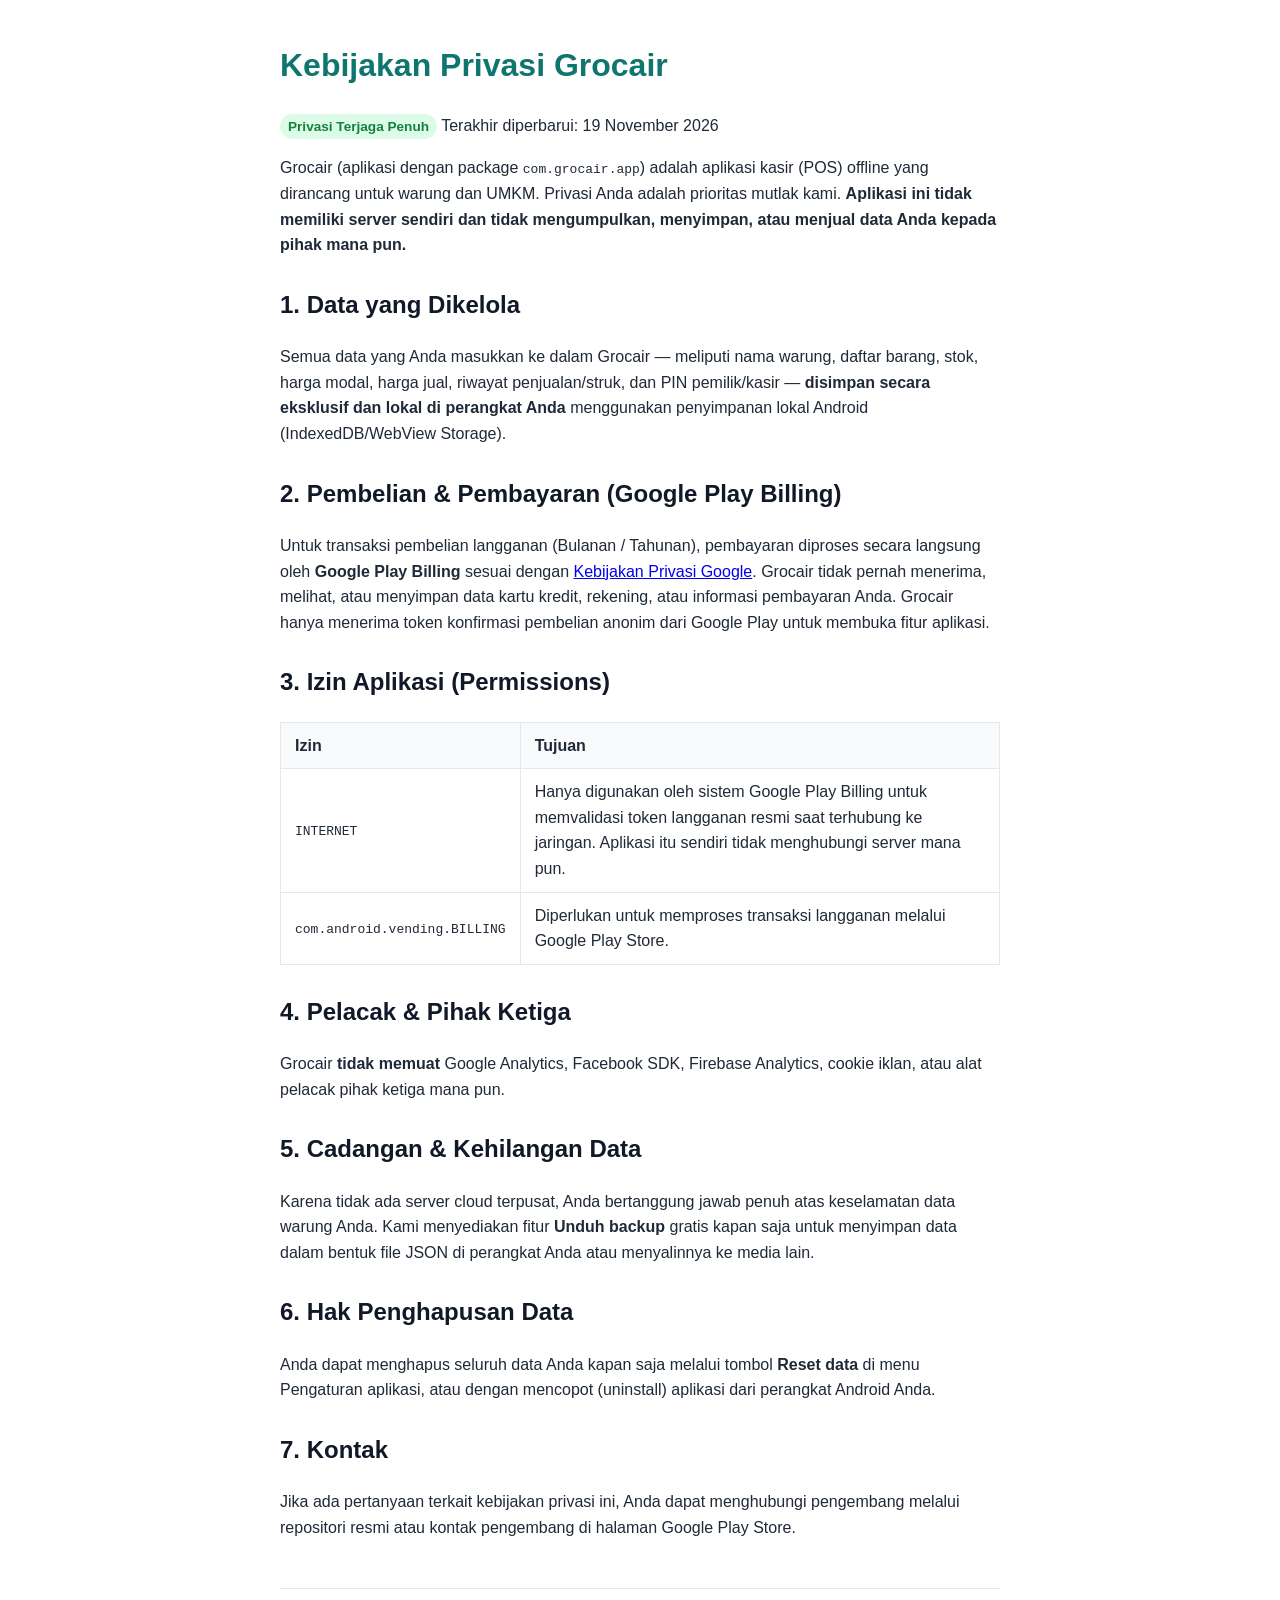
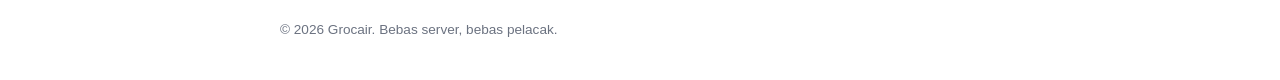
==== index.html @ 7da9e36c "docs: publish Grocair privacy policy" ====
<!doctype html>
<html lang="id">
<head>
  <meta charset="utf-8" />
  <meta name="viewport" content="width=device-width, initial-scale=1" />
  <title>Kebijakan Privasi — Grocair</title>
  <style>
    body { font-family: -apple-system, BlinkMacSystemFont, "Segoe UI", Roboto, sans-serif; line-height: 1.6; max-width: 720px; margin: 40px auto; padding: 0 20px; color: #1f2937; }
    h1 { color: #0f766e; }
    h2 { margin-top: 28px; color: #111827; }
    table { width: 100%; border-collapse: collapse; margin: 16px 0; }
    th, td { border: 1px solid #e5e7eb; padding: 10px 14px; text-align: left; }
    th { background: #f9fafb; }
    .badge { display: inline-block; background: #dcfce7; color: #15803d; padding: 2px 8px; border-radius: 999px; font-size: 0.85rem; font-weight: 600; }
    footer { margin-top: 48px; padding-top: 16px; border-top: 1px solid #e5e7eb; font-size: 0.85rem; color: #6b7280; }
  </style>
</head>
<body>
  <h1>Kebijakan Privasi Grocair</h1>
  <p><span class="badge">Privasi Terjaga Penuh</span> Terakhir diperbarui: 19 November 2026</p>

  <p>Grocair (aplikasi dengan package <code>com.grocair.app</code>) adalah aplikasi kasir (POS) offline yang dirancang untuk warung dan UMKM. Privasi Anda adalah prioritas mutlak kami. <strong>Aplikasi ini tidak memiliki server sendiri dan tidak mengumpulkan, menyimpan, atau menjual data Anda kepada pihak mana pun.</strong></p>

  <h2>1. Data yang Dikelola</h2>
  <p>Semua data yang Anda masukkan ke dalam Grocair — meliputi nama warung, daftar barang, stok, harga modal, harga jual, riwayat penjualan/struk, dan PIN pemilik/kasir — <strong>disimpan secara eksklusif dan lokal di perangkat Anda</strong> menggunakan penyimpanan lokal Android (IndexedDB/WebView Storage).</p>

  <h2>2. Pembelian &amp; Pembayaran (Google Play Billing)</h2>
  <p>Untuk transaksi pembelian langganan (Bulanan / Tahunan), pembayaran diproses secara langsung oleh <strong>Google Play Billing</strong> sesuai dengan <a href="https://policies.google.com/privacy" target="_blank" rel="noopener">Kebijakan Privasi Google</a>. Grocair tidak pernah menerima, melihat, atau menyimpan data kartu kredit, rekening, atau informasi pembayaran Anda. Grocair hanya menerima token konfirmasi pembelian anonim dari Google Play untuk membuka fitur aplikasi.</p>

  <h2>3. Izin Aplikasi (Permissions)</h2>
  <table>
    <thead><tr><th>Izin</th><th>Tujuan</th></tr></thead>
    <tbody>
      <tr>
        <td><code>INTERNET</code></td>
        <td>Hanya digunakan oleh sistem Google Play Billing untuk memvalidasi token langganan resmi saat terhubung ke jaringan. Aplikasi itu sendiri tidak menghubungi server mana pun.</td>
      </tr>
      <tr>
        <td><code>com.android.vending.BILLING</code></td>
        <td>Diperlukan untuk memproses transaksi langganan melalui Google Play Store.</td>
      </tr>
    </tbody>
  </table>

  <h2>4. Pelacak &amp; Pihak Ketiga</h2>
  <p>Grocair <strong>tidak memuat</strong> Google Analytics, Facebook SDK, Firebase Analytics, cookie iklan, atau alat pelacak pihak ketiga mana pun.</p>

  <h2>5. Cadangan &amp; Kehilangan Data</h2>
  <p>Karena tidak ada server cloud terpusat, Anda bertanggung jawab penuh atas keselamatan data warung Anda. Kami menyediakan fitur <strong>Unduh backup</strong> gratis kapan saja untuk menyimpan data dalam bentuk file JSON di perangkat Anda atau menyalinnya ke media lain.</p>

  <h2>6. Hak Penghapusan Data</h2>
  <p>Anda dapat menghapus seluruh data Anda kapan saja melalui tombol <strong>Reset data</strong> di menu Pengaturan aplikasi, atau dengan mencopot (uninstall) aplikasi dari perangkat Android Anda.</p>

  <h2>7. Kontak</h2>
  <p>Jika ada pertanyaan terkait kebijakan privasi ini, Anda dapat menghubungi pengembang melalui repositori resmi atau kontak pengembang di halaman Google Play Store.</p>

  <footer>
    <p>&copy; 2026 Grocair. Bebas server, bebas pelacak.</p>
  </footer>
</body>
</html>
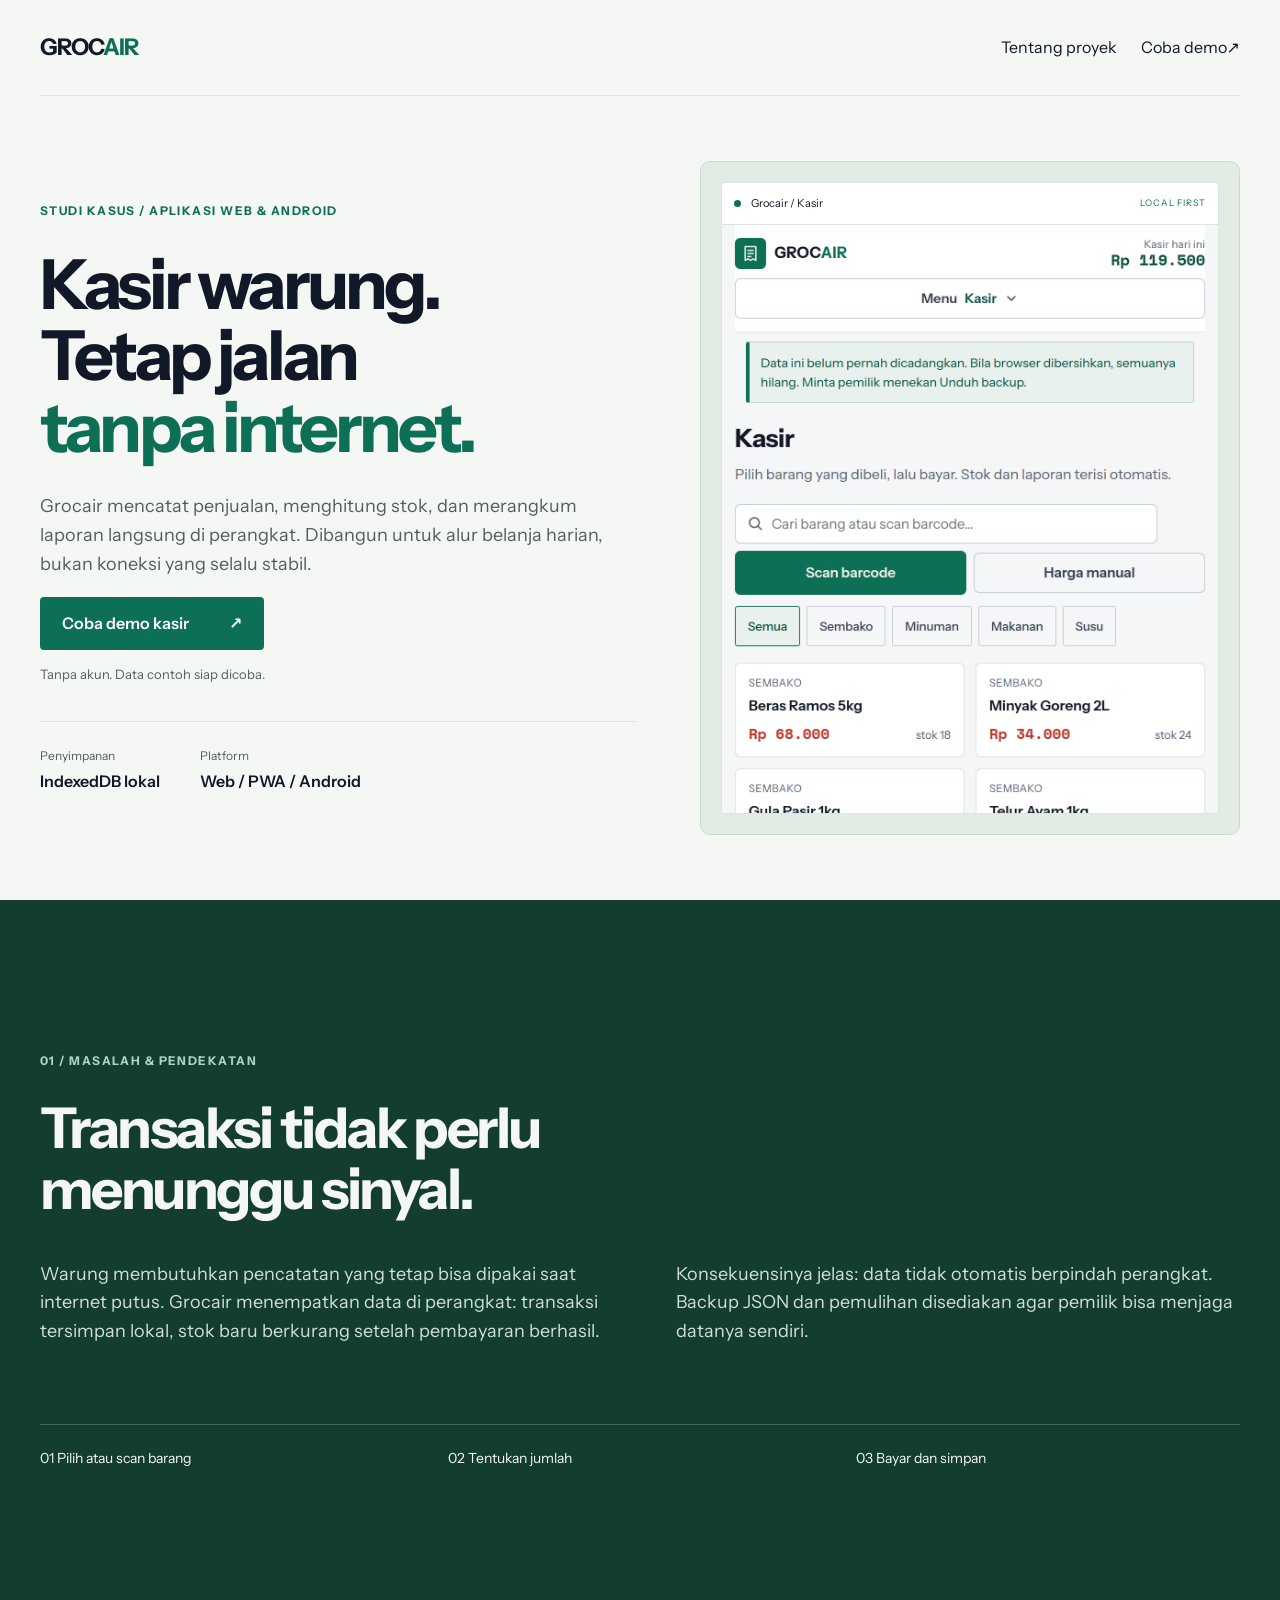
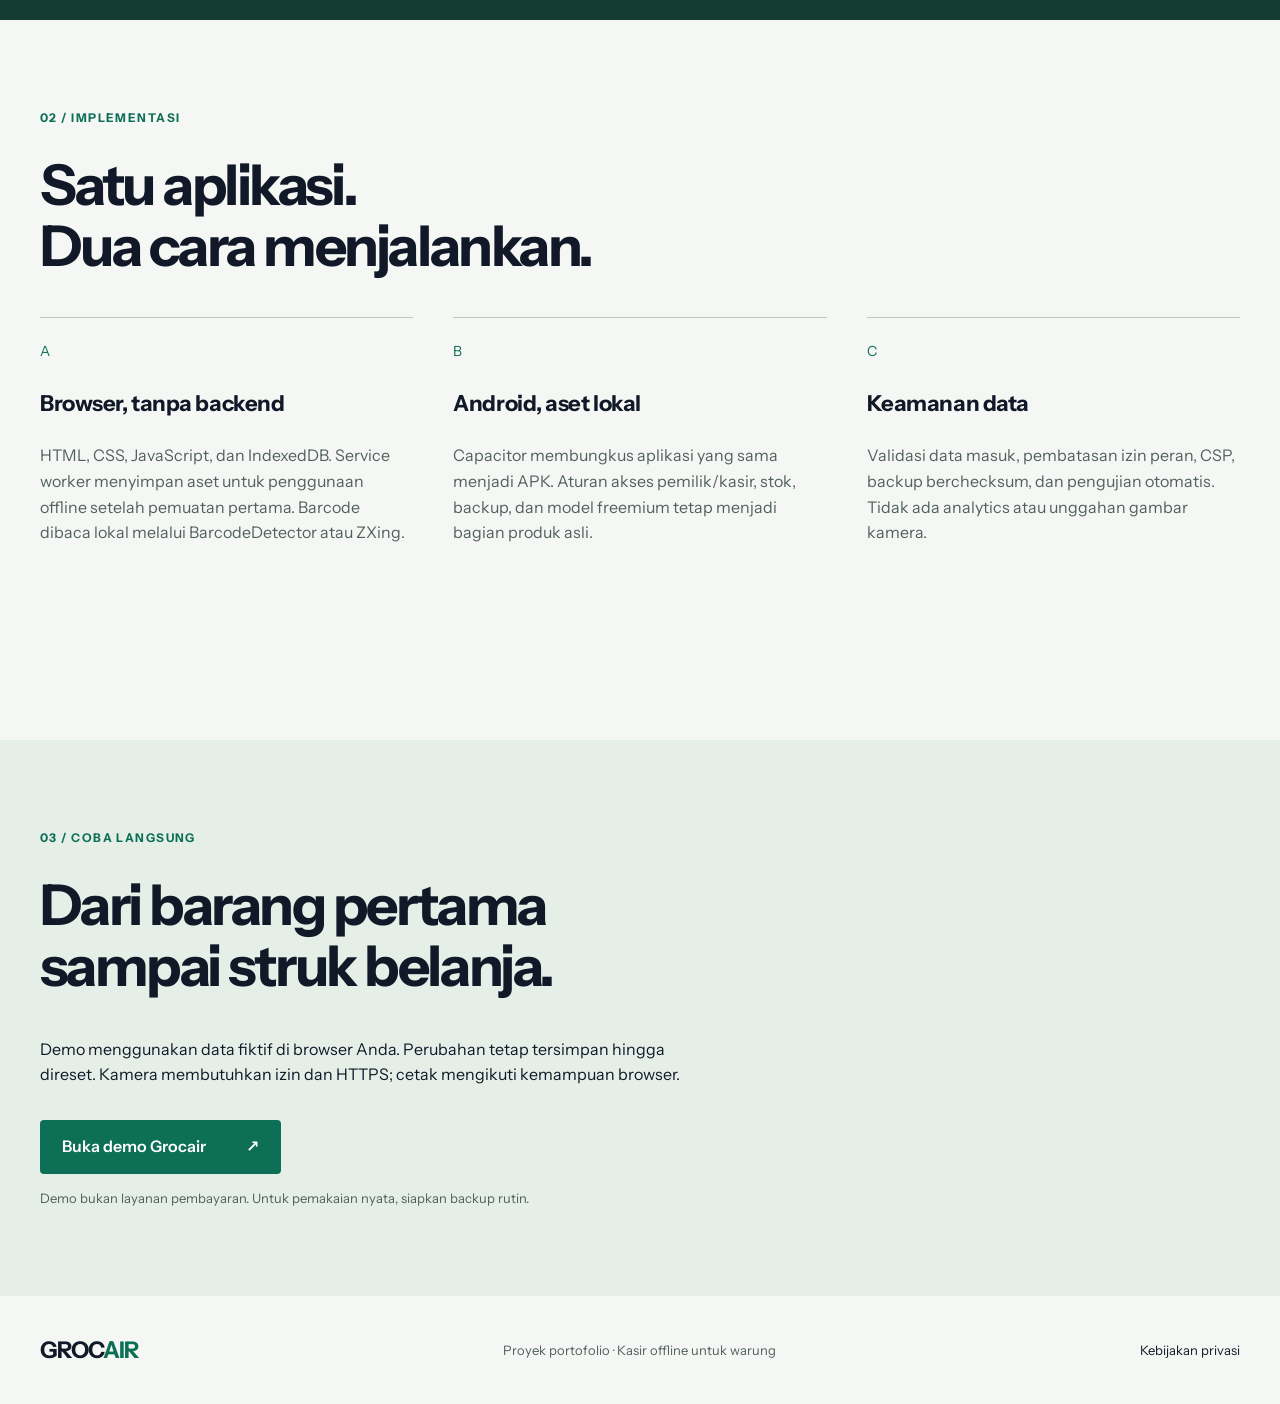
==== commit 6bab6ed4: "feat: publish Grocair portfolio and isolated web demo" ====
--- a/index.html
+++ b/index.html
@@ -1,61 +1,24 @@
 <!doctype html>
-<html lang="id">
+<html lang="id" data-type="software">
 <head>
-  <meta charset="utf-8" />
-  <meta name="viewport" content="width=device-width, initial-scale=1" />
-  <title>Kebijakan Privasi — Grocair</title>
-  <style>
-    body { font-family: -apple-system, BlinkMacSystemFont, "Segoe UI", Roboto, sans-serif; line-height: 1.6; max-width: 720px; margin: 40px auto; padding: 0 20px; color: #1f2937; }
-    h1 { color: #0f766e; }
-    h2 { margin-top: 28px; color: #111827; }
-    table { width: 100%; border-collapse: collapse; margin: 16px 0; }
-    th, td { border: 1px solid #e5e7eb; padding: 10px 14px; text-align: left; }
-    th { background: #f9fafb; }
-    .badge { display: inline-block; background: #dcfce7; color: #15803d; padding: 2px 8px; border-radius: 999px; font-size: 0.85rem; font-weight: 600; }
-    footer { margin-top: 48px; padding-top: 16px; border-top: 1px solid #e5e7eb; font-size: 0.85rem; color: #6b7280; }
-  </style>
+<meta charset="utf-8"><meta name="viewport" content="width=device-width,initial-scale=1">
+<title>Grocair — Studi kasus aplikasi kasir offline</title>
+<meta name="description" content="Proyek aplikasi kasir untuk warung: transaksi, stok, laporan, dan pemindai barcode lokal. Coba demo Grocair langsung di browser.">
+<meta name="page-type" content="software"><meta name="site-kind" content="software">
+<meta name="theme-color" content="#0e6f57"><meta property="og:title" content="Grocair — Kasir warung, tetap jalan tanpa internet"><meta property="og:description" content="Studi kasus pengembangan POS offline dengan JavaScript, IndexedDB, dan Capacitor."><meta property="og:type" content="website"><meta property="og:image" content="/screens/kasir.png">
+<link rel="icon" href="icon.png"><link rel="stylesheet" href="fonts.css"><link rel="stylesheet" href="site.css">
 </head>
 <body>
-  <h1>Kebijakan Privasi Grocair</h1>
-  <p><span class="badge">Privasi Terjaga Penuh</span> Terakhir diperbarui: 19 November 2026</p>
-
-  <p>Grocair (aplikasi dengan package <code>com.grocair.app</code>) adalah aplikasi kasir (POS) offline yang dirancang untuk warung dan UMKM. Privasi Anda adalah prioritas mutlak kami. <strong>Aplikasi ini tidak memiliki server sendiri dan tidak mengumpulkan, menyimpan, atau menjual data Anda kepada pihak mana pun.</strong></p>
-
-  <h2>1. Data yang Dikelola</h2>
-  <p>Semua data yang Anda masukkan ke dalam Grocair — meliputi nama warung, daftar barang, stok, harga modal, harga jual, riwayat penjualan/struk, dan PIN pemilik/kasir — <strong>disimpan secara eksklusif dan lokal di perangkat Anda</strong> menggunakan penyimpanan lokal Android (IndexedDB/WebView Storage).</p>
-
-  <h2>2. Pembelian &amp; Pembayaran (Google Play Billing)</h2>
-  <p>Untuk transaksi pembelian langganan (Bulanan / Tahunan), pembayaran diproses secara langsung oleh <strong>Google Play Billing</strong> sesuai dengan <a href="https://policies.google.com/privacy" target="_blank" rel="noopener">Kebijakan Privasi Google</a>. Grocair tidak pernah menerima, melihat, atau menyimpan data kartu kredit, rekening, atau informasi pembayaran Anda. Grocair hanya menerima token konfirmasi pembelian anonim dari Google Play untuk membuka fitur aplikasi.</p>
-
-  <h2>3. Izin Aplikasi (Permissions)</h2>
-  <table>
-    <thead><tr><th>Izin</th><th>Tujuan</th></tr></thead>
-    <tbody>
-      <tr>
-        <td><code>INTERNET</code></td>
-        <td>Hanya digunakan oleh sistem Google Play Billing untuk memvalidasi token langganan resmi saat terhubung ke jaringan. Aplikasi itu sendiri tidak menghubungi server mana pun.</td>
-      </tr>
-      <tr>
-        <td><code>com.android.vending.BILLING</code></td>
-        <td>Diperlukan untuk memproses transaksi langganan melalui Google Play Store.</td>
-      </tr>
-    </tbody>
-  </table>
-
-  <h2>4. Pelacak &amp; Pihak Ketiga</h2>
-  <p>Grocair <strong>tidak memuat</strong> Google Analytics, Facebook SDK, Firebase Analytics, cookie iklan, atau alat pelacak pihak ketiga mana pun.</p>
-
-  <h2>5. Cadangan &amp; Kehilangan Data</h2>
-  <p>Karena tidak ada server cloud terpusat, Anda bertanggung jawab penuh atas keselamatan data warung Anda. Kami menyediakan fitur <strong>Unduh backup</strong> gratis kapan saja untuk menyimpan data dalam bentuk file JSON di perangkat Anda atau menyalinnya ke media lain.</p>
-
-  <h2>6. Hak Penghapusan Data</h2>
-  <p>Anda dapat menghapus seluruh data Anda kapan saja melalui tombol <strong>Reset data</strong> di menu Pengaturan aplikasi, atau dengan mencopot (uninstall) aplikasi dari perangkat Android Anda.</p>
-
-  <h2>7. Kontak</h2>
-  <p>Jika ada pertanyaan terkait kebijakan privasi ini, Anda dapat menghubungi pengembang melalui repositori resmi atau kontak pengembang di halaman Google Play Store.</p>
-
-  <footer>
-    <p>&copy; 2026 Grocair. Bebas server, bebas pelacak.</p>
-  </footer>
-</body>
-</html>
+<a class="skip" href="#main">Lewati navigasi</a>
+<header class="wrap"><a class="wordmark" href="./" aria-label="Grocair beranda">GROC<span>AIR</span></a><nav aria-label="Navigasi proyek"><a href="#proyek">Tentang proyek</a><a href="demo/">Coba demo <span aria-hidden="true">↗</span></a></nav></header>
+<main id="main">
+<section class="hero wrap" aria-labelledby="title">
+<div class="intro"><p class="eyebrow">STUDI KASUS / APLIKASI WEB & ANDROID</p><h1 id="title">Kasir warung.<br>Tetap jalan<br><em>tanpa internet.</em></h1><p class="lead">Grocair mencatat penjualan, menghitung stok, dan merangkum laporan langsung di perangkat. Dibangun untuk alur belanja harian, bukan koneksi yang selalu stabil.</p><a class="primary" href="demo/">Coba demo kasir <span aria-hidden="true">↗</span></a><p class="note">Tanpa akun. Data contoh siap dicoba.</p><dl class="facts"><div><dt>Penyimpanan</dt><dd>IndexedDB lokal</dd></div><div><dt>Platform</dt><dd>Web / PWA / Android</dd></div></dl></div>
+<div class="product"><div class="window"><span class="dot"></span><span>Grocair / Kasir</span><span class="local">LOCAL FIRST</span></div><div class="screen"><img src="screens/kasir.png" width="1080" height="1920" alt="Antarmuka Grocair dengan pencarian barang, scan barcode, stok, keranjang, dan tombol bayar" fetchpriority="high"></div></div>
+</section>
+<section class="case" id="proyek"><div class="wrap"><p class="eyebrow">01 / MASALAH & PENDEKATAN</p><h2>Transaksi tidak perlu<br>menunggu sinyal.</h2><div class="columns"><p>Warung membutuhkan pencatatan yang tetap bisa dipakai saat internet putus. Grocair menempatkan data di perangkat: transaksi tersimpan lokal, stok baru berkurang setelah pembayaran berhasil.</p><p>Konsekuensinya jelas: data tidak otomatis berpindah perangkat. Backup JSON dan pemulihan disediakan agar pemilik bisa menjaga datanya sendiri.</p></div><div class="flow" aria-label="Alur transaksi"><span>01 Pilih atau scan barang</span><span>02 Tentukan jumlah</span><span>03 Bayar dan simpan</span></div></div></section>
+<section class="engineering wrap"><p class="eyebrow">02 / IMPLEMENTASI</p><h2>Satu aplikasi.<br>Dua cara menjalankan.</h2><div class="details"><article><span class="number">A</span><h3>Browser, tanpa backend</h3><p>HTML, CSS, JavaScript, dan IndexedDB. Service worker menyimpan aset untuk penggunaan offline setelah pemuatan pertama. Barcode dibaca lokal melalui BarcodeDetector atau ZXing.</p></article><article><span class="number">B</span><h3>Android, aset lokal</h3><p>Capacitor membungkus aplikasi yang sama menjadi APK. Aturan akses pemilik/kasir, stok, backup, dan model freemium tetap menjadi bagian produk asli.</p></article><article><span class="number">C</span><h3>Keamanan data</h3><p>Validasi data masuk, pembatasan izin peran, CSP, backup berchecksum, dan pengujian otomatis. Tidak ada analytics atau unggahan gambar kamera.</p></article></div></section>
+<section class="try"><div class="wrap"><p class="eyebrow">03 / COBA LANGSUNG</p><h2>Dari barang pertama<br>sampai struk belanja.</h2><p>Demo menggunakan data fiktif di browser Anda. Perubahan tetap tersimpan hingga direset. Kamera membutuhkan izin dan HTTPS; cetak mengikuti kemampuan browser.</p><a class="primary" href="demo/">Buka demo Grocair <span aria-hidden="true">↗</span></a><p class="note">Demo bukan layanan pembayaran. Untuk pemakaian nyata, siapkan backup rutin.</p></div></section>
+</main>
+<footer class="wrap"><span class="wordmark">GROC<span>AIR</span></span><p>Proyek portofolio · Kasir offline untuk warung</p><a href="demo/privacy-policy.html">Kebijakan privasi</a></footer>
+</body></html>
--- a/fonts.css
+++ b/fonts.css
@@ -0,0 +1,80 @@
+/* Font self-hosted — tidak ada request ke pihak ketiga. Subset latin. */
+@font-face {
+  font-family: 'Bricolage Grotesque';
+  font-style: normal;
+  font-weight: 600;
+  font-stretch: 100%;
+  font-display: swap;
+  src: url(fonts/bricolage-grotesque-600.woff2) format('woff2');
+  unicode-range: U+0000-00FF, U+0131, U+0152-0153, U+02BB-02BC, U+02C6, U+02DA, U+02DC, U+0304, U+0308, U+0329, U+2000-206F, U+20AC, U+2122, U+2191, U+2193, U+2212, U+2215, U+FEFF, U+FFFD;
+}
+@font-face {
+  font-family: 'Bricolage Grotesque';
+  font-style: normal;
+  font-weight: 700;
+  font-stretch: 100%;
+  font-display: swap;
+  src: url(fonts/bricolage-grotesque-600.woff2) format('woff2');
+  unicode-range: U+0000-00FF, U+0131, U+0152-0153, U+02BB-02BC, U+02C6, U+02DA, U+02DC, U+0304, U+0308, U+0329, U+2000-206F, U+20AC, U+2122, U+2191, U+2193, U+2212, U+2215, U+FEFF, U+FFFD;
+}
+@font-face {
+  font-family: 'Bricolage Grotesque';
+  font-style: normal;
+  font-weight: 800;
+  font-stretch: 100%;
+  font-display: swap;
+  src: url(fonts/bricolage-grotesque-600.woff2) format('woff2');
+  unicode-range: U+0000-00FF, U+0131, U+0152-0153, U+02BB-02BC, U+02C6, U+02DA, U+02DC, U+0304, U+0308, U+0329, U+2000-206F, U+20AC, U+2122, U+2191, U+2193, U+2212, U+2215, U+FEFF, U+FFFD;
+}
+@font-face {
+  font-family: 'Instrument Sans';
+  font-style: normal;
+  font-weight: 400;
+  font-stretch: 100%;
+  font-display: swap;
+  src: url(fonts/instrument-sans-400.woff2) format('woff2');
+  unicode-range: U+0000-00FF, U+0131, U+0152-0153, U+02BB-02BC, U+02C6, U+02DA, U+02DC, U+0304, U+0308, U+0329, U+2000-206F, U+20AC, U+2122, U+2191, U+2193, U+2212, U+2215, U+FEFF, U+FFFD;
+}
+@font-face {
+  font-family: 'Instrument Sans';
+  font-style: normal;
+  font-weight: 500;
+  font-stretch: 100%;
+  font-display: swap;
+  src: url(fonts/instrument-sans-400.woff2) format('woff2');
+  unicode-range: U+0000-00FF, U+0131, U+0152-0153, U+02BB-02BC, U+02C6, U+02DA, U+02DC, U+0304, U+0308, U+0329, U+2000-206F, U+20AC, U+2122, U+2191, U+2193, U+2212, U+2215, U+FEFF, U+FFFD;
+}
+@font-face {
+  font-family: 'Instrument Sans';
+  font-style: normal;
+  font-weight: 600;
+  font-stretch: 100%;
+  font-display: swap;
+  src: url(fonts/instrument-sans-400.woff2) format('woff2');
+  unicode-range: U+0000-00FF, U+0131, U+0152-0153, U+02BB-02BC, U+02C6, U+02DA, U+02DC, U+0304, U+0308, U+0329, U+2000-206F, U+20AC, U+2122, U+2191, U+2193, U+2212, U+2215, U+FEFF, U+FFFD;
+}
+@font-face {
+  font-family: 'Instrument Sans';
+  font-style: normal;
+  font-weight: 700;
+  font-stretch: 100%;
+  font-display: swap;
+  src: url(fonts/instrument-sans-400.woff2) format('woff2');
+  unicode-range: U+0000-00FF, U+0131, U+0152-0153, U+02BB-02BC, U+02C6, U+02DA, U+02DC, U+0304, U+0308, U+0329, U+2000-206F, U+20AC, U+2122, U+2191, U+2193, U+2212, U+2215, U+FEFF, U+FFFD;
+}
+@font-face {
+  font-family: 'Space Mono';
+  font-style: normal;
+  font-weight: 400;
+  font-display: swap;
+  src: url(fonts/space-mono-400.woff2) format('woff2');
+  unicode-range: U+0000-00FF, U+0131, U+0152-0153, U+02BB-02BC, U+02C6, U+02DA, U+02DC, U+0304, U+0308, U+0329, U+2000-206F, U+20AC, U+2122, U+2191, U+2193, U+2212, U+2215, U+FEFF, U+FFFD;
+}
+@font-face {
+  font-family: 'Space Mono';
+  font-style: normal;
+  font-weight: 700;
+  font-display: swap;
+  src: url(fonts/space-mono-700.woff2) format('woff2');
+  unicode-range: U+0000-00FF, U+0131, U+0152-0153, U+02BB-02BC, U+02C6, U+02DA, U+02DC, U+0304, U+0308, U+0329, U+2000-206F, U+20AC, U+2122, U+2191, U+2193, U+2212, U+2215, U+FEFF, U+FFFD;
+}
--- a/site.css
+++ b/site.css
@@ -0,0 +1 @@
+:root{--ink:#111827;--muted:#52605d;--green:#0e6f57;--line:#dce4df;--paper:#f5f7f4}*{box-sizing:border-box}html{scroll-behavior:smooth}body{margin:0;background:var(--paper);color:var(--ink);font:16px/1.6 'Instrument Sans',system-ui,sans-serif}a{color:inherit;text-decoration:none}a:focus-visible{outline:3px solid var(--green);outline-offset:5px}.wrap{width:min(1240px,calc(100% - 80px));margin-inline:auto}header{min-height:96px;display:flex;align-items:center;justify-content:space-between;border-bottom:1px solid var(--line);gap:24px}.wordmark{font-size:23px;font-weight:700;letter-spacing:-.04em}.wordmark span{color:var(--green)}nav{display:flex;gap:24px;align-items:center}nav a,footer a{min-height:44px;display:inline-flex;align-items:center}nav a:hover,footer a:hover{text-decoration:underline;text-underline-offset:6px}.skip{position:fixed;top:8px;left:8px;transform:translateY(-160%);background:white;padding:12px;z-index:10}.skip:focus{transform:none}.hero{display:grid;grid-template-columns:1.05fr .95fr;gap:64px;align-items:center;min-height:calc(100svh - 96px);padding-block:64px}.eyebrow{font-size:12px;font-weight:700;letter-spacing:.12em;color:var(--green);margin:0 0 28px}h1,h2,h3,p{margin-top:0}h1{font-size:clamp(44px,5.4vw,76px);line-height:1.04;letter-spacing:-.055em;margin-bottom:28px}h1 em{font-style:normal;color:var(--green)}.lead{max-width:49ch;font-size:18px;color:var(--muted)}.primary{display:inline-flex;justify-content:space-between;align-items:center;gap:40px;min-height:52px;background:var(--green);color:white;padding:14px 22px;border-radius:4px;font-weight:600;transition:transform .18s,background .18s}.primary:hover{background:#095340;transform:translateY(-2px)}.primary:active{transform:translateY(1px)}.note{font-size:13px;color:var(--muted);margin:14px 0 0}.facts{display:flex;gap:40px;margin:36px 0 0;padding-top:24px;border-top:1px solid var(--line)}dt{color:var(--muted);font-size:12px}dd{margin:4px 0 0;font-weight:600}.product{padding:20px;background:#e3ebe5;border:1px solid #cbd8cd;border-radius:10px;transform:translateY(0);animation:entrance .6s ease-out}.window{display:flex;align-items:center;gap:10px;background:white;border:1px solid var(--line);border-bottom:0;padding:12px;font-size:11px;border-radius:5px 5px 0 0}.dot{width:7px;height:7px;border-radius:50%;background:var(--green)}.local{margin-left:auto;color:var(--green);font-size:9px;letter-spacing:.1em}.screen{max-height:590px;overflow:hidden;border:1px solid var(--line);background:white}.screen img{display:block;width:100%;height:auto}.case{background:#143d31;color:#f5f7f4;padding-block:88px;min-height:720px;display:grid;align-items:center}.case .eyebrow{color:#acd7c1}h2{font-size:clamp(36px,4.4vw,60px);line-height:1.08;letter-spacing:-.045em;margin-bottom:40px}.columns{display:grid;grid-template-columns:1fr 1fr;gap:72px;color:#d0e0d7;font-size:18px}.flow{display:grid;grid-template-columns:repeat(3,1fr);border-top:1px solid #466457;margin-top:60px;padding-top:22px;gap:24px;font-size:14px}.engineering{padding-block:88px;min-height:720px}.details{display:grid;grid-template-columns:repeat(3,1fr);gap:40px}.details article{border-top:1px solid #b9c9bf;padding-top:22px}.number{font-size:14px;color:var(--green);display:block;margin-bottom:24px}h3{font-size:22px;letter-spacing:-.02em}.details p{color:var(--muted)}.try{padding-block:88px;background:#e5eee7}.try p:not(.eyebrow){max-width:62ch}.try .primary{margin-top:16px}footer{display:flex;align-items:center;justify-content:space-between;gap:24px;padding-block:32px;font-size:13px}footer p{margin:0;color:var(--muted)}@keyframes entrance{from{opacity:0;transform:translateY(14px)}to{opacity:1;transform:none}}@media(max-width:850px){.wrap{width:calc(100% - 40px)}.hero{gap:32px}h1{font-size:50px}.columns{gap:32px}.details{gap:24px}}@media(max-width:640px){header{min-height:80px;gap:12px}nav{gap:12px;font-size:13px}nav a:first-child{display:none}.hero{grid-template-columns:1fr;padding-block:44px;gap:40px;min-height:auto}h1{font-size:clamp(38px,11vw,58px)}.lead{font-size:16px}.primary{width:100%;min-height:48px}.facts{gap:24px;font-size:14px}.product{padding:12px}.screen{max-height:460px}.case,.engineering,.try{padding-block:56px;min-height:auto}.columns,.details,.flow{grid-template-columns:1fr;gap:24px}.flow{margin-top:32px}.columns{font-size:16px}h2{font-size:38px}.details article{padding-top:20px}.number{margin-bottom:12px}footer{flex-wrap:wrap;gap:12px}footer p{width:100%;order:3}}@media(prefers-reduced-motion:reduce){html{scroll-behavior:auto}*,*::before,*::after{animation:none!important;transition:none!important}}
